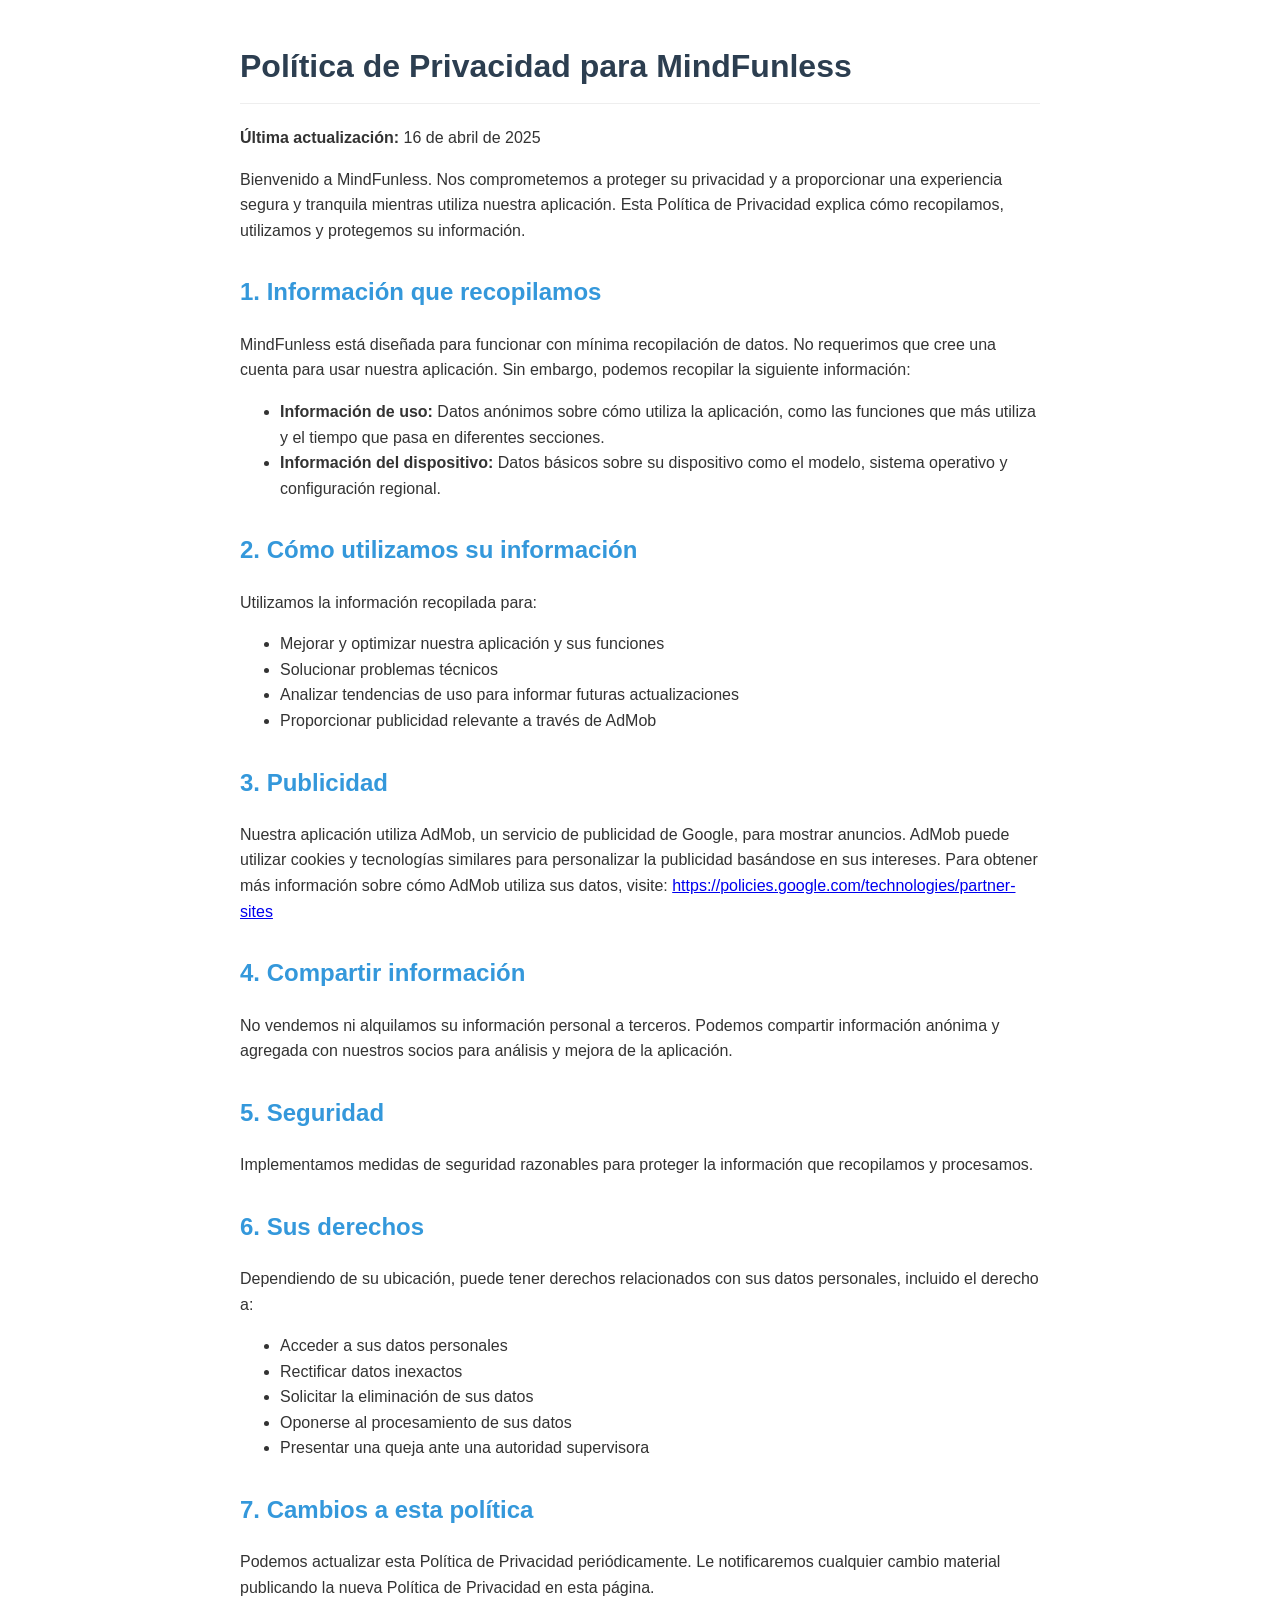
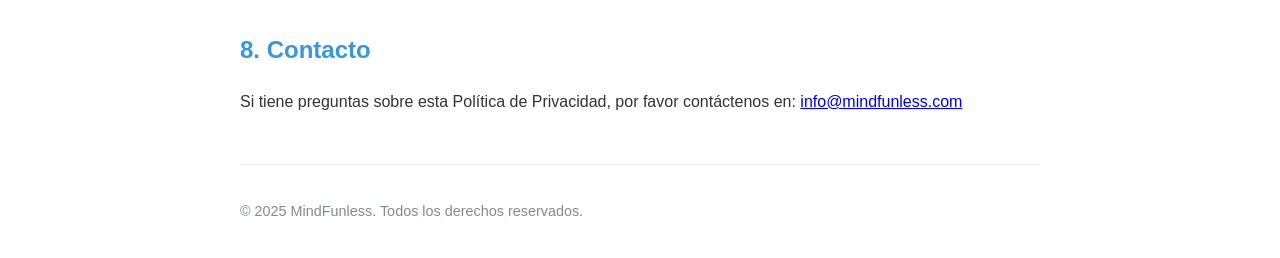
==== privacy.html @ 70e53f7f "Create privacy.html" ====
<!DOCTYPE html>
<html lang="es">
<head>
    <meta charset="UTF-8">
    <meta name="viewport" content="width=device-width, initial-scale=1.0">
    <title>Política de Privacidad - MindFunless</title>
    <style>
        body {
            font-family: Arial, sans-serif;
            line-height: 1.6;
            max-width: 800px;
            margin: 0 auto;
            padding: 20px;
            color: #333;
        }
        h1 {
            color: #2c3e50;
            border-bottom: 1px solid #eee;
            padding-bottom: 10px;
        }
        h2 {
            color: #3498db;
            margin-top: 30px;
        }
        p {
            margin-bottom: 15px;
        }
        .footer {
            margin-top: 50px;
            border-top: 1px solid #eee;
            padding-top: 20px;
            font-size: 0.9em;
            color: #7f8c8d;
        }
    </style>
</head>
<body>
    <h1>Política de Privacidad para MindFunless</h1>
    
    <p><strong>Última actualización:</strong> 16 de abril de 2025</p>
    
    <p>Bienvenido a MindFunless. Nos comprometemos a proteger su privacidad y a proporcionar una experiencia segura y tranquila mientras utiliza nuestra aplicación. Esta Política de Privacidad explica cómo recopilamos, utilizamos y protegemos su información.</p>
    
    <h2>1. Información que recopilamos</h2>
    
    <p>MindFunless está diseñada para funcionar con mínima recopilación de datos. No requerimos que cree una cuenta para usar nuestra aplicación. Sin embargo, podemos recopilar la siguiente información:</p>
    
    <ul>
        <li><strong>Información de uso:</strong> Datos anónimos sobre cómo utiliza la aplicación, como las funciones que más utiliza y el tiempo que pasa en diferentes secciones.</li>
        <li><strong>Información del dispositivo:</strong> Datos básicos sobre su dispositivo como el modelo, sistema operativo y configuración regional.</li>
    </ul>
    
    <h2>2. Cómo utilizamos su información</h2>
    
    <p>Utilizamos la información recopilada para:</p>
    
    <ul>
        <li>Mejorar y optimizar nuestra aplicación y sus funciones</li>
        <li>Solucionar problemas técnicos</li>
        <li>Analizar tendencias de uso para informar futuras actualizaciones</li>
        <li>Proporcionar publicidad relevante a través de AdMob</li>
    </ul>
    
    <h2>3. Publicidad</h2>
    
    <p>Nuestra aplicación utiliza AdMob, un servicio de publicidad de Google, para mostrar anuncios. AdMob puede utilizar cookies y tecnologías similares para personalizar la publicidad basándose en sus intereses. Para obtener más información sobre cómo AdMob utiliza sus datos, visite: <a href="https://policies.google.com/technologies/partner-sites" target="_blank">https://policies.google.com/technologies/partner-sites</a></p>
    
    <h2>4. Compartir información</h2>
    
    <p>No vendemos ni alquilamos su información personal a terceros. Podemos compartir información anónima y agregada con nuestros socios para análisis y mejora de la aplicación.</p>
    
    <h2>5. Seguridad</h2>
    
    <p>Implementamos medidas de seguridad razonables para proteger la información que recopilamos y procesamos.</p>
    
    <h2>6. Sus derechos</h2>
    
    <p>Dependiendo de su ubicación, puede tener derechos relacionados con sus datos personales, incluido el derecho a:</p>
    
    <ul>
        <li>Acceder a sus datos personales</li>
        <li>Rectificar datos inexactos</li>
        <li>Solicitar la eliminación de sus datos</li>
        <li>Oponerse al procesamiento de sus datos</li>
        <li>Presentar una queja ante una autoridad supervisora</li>
    </ul>
    
    <h2>7. Cambios a esta política</h2>
    
    <p>Podemos actualizar esta Política de Privacidad periódicamente. Le notificaremos cualquier cambio material publicando la nueva Política de Privacidad en esta página.</p>
    
    <h2>8. Contacto</h2>
    
    <p>Si tiene preguntas sobre esta Política de Privacidad, por favor contáctenos en: <a href="mailto:info@mindfunless.com">info@mindfunless.com</a></p>
    
    <div class="footer">
        <p>© 2025 MindFunless. Todos los derechos reservados.</p>
    </div>
</body>
</html>
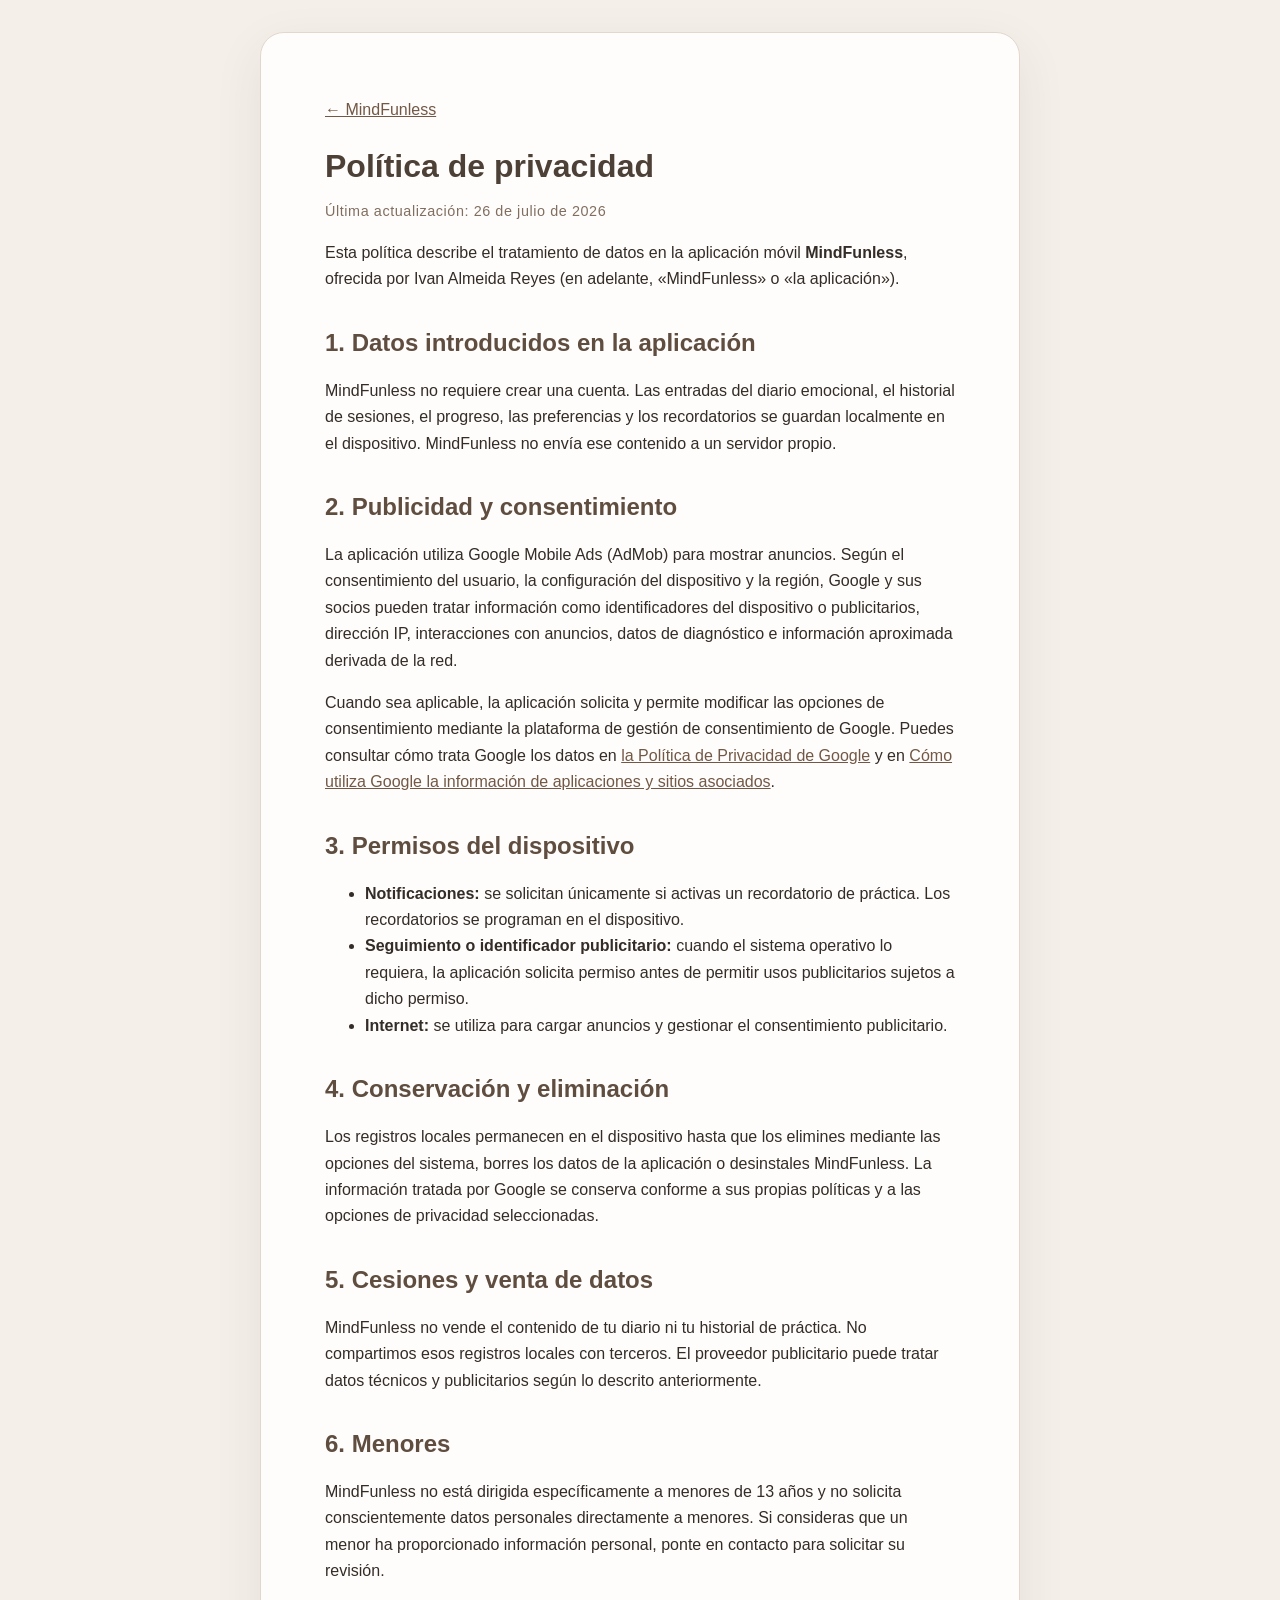
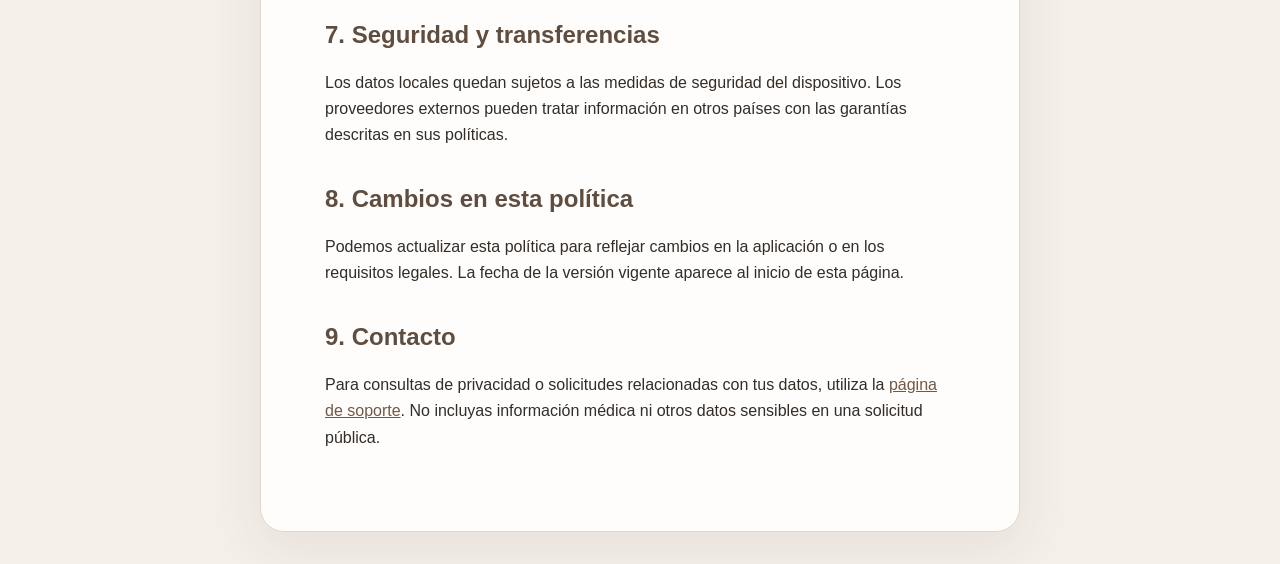
==== commit 187cf861: "Publish MindFunless privacy policy" ====
--- a/privacy.html
+++ b/privacy.html
@@ -1,100 +1,52 @@
-<!DOCTYPE html>
+<!doctype html>
 <html lang="es">
 <head>
-    <meta charset="UTF-8">
-    <meta name="viewport" content="width=device-width, initial-scale=1.0">
-    <title>Política de Privacidad - MindFunless</title>
-    <style>
-        body {
-            font-family: Arial, sans-serif;
-            line-height: 1.6;
-            max-width: 800px;
-            margin: 0 auto;
-            padding: 20px;
-            color: #333;
-        }
-        h1 {
-            color: #2c3e50;
-            border-bottom: 1px solid #eee;
-            padding-bottom: 10px;
-        }
-        h2 {
-            color: #3498db;
-            margin-top: 30px;
-        }
-        p {
-            margin-bottom: 15px;
-        }
-        .footer {
-            margin-top: 50px;
-            border-top: 1px solid #eee;
-            padding-top: 20px;
-            font-size: 0.9em;
-            color: #7f8c8d;
-        }
-    </style>
+  <meta charset="utf-8">
+  <meta name="viewport" content="width=device-width, initial-scale=1">
+  <meta name="robots" content="index,follow">
+  <meta name="description" content="Política de privacidad oficial de MindFunless.">
+  <title>Política de privacidad — MindFunless</title>
+  <link rel="stylesheet" href="styles.css">
 </head>
 <body>
-    <h1>Política de Privacidad para MindFunless</h1>
-    
-    <p><strong>Última actualización:</strong> 16 de abril de 2025</p>
-    
-    <p>Bienvenido a MindFunless. Nos comprometemos a proteger su privacidad y a proporcionar una experiencia segura y tranquila mientras utiliza nuestra aplicación. Esta Política de Privacidad explica cómo recopilamos, utilizamos y protegemos su información.</p>
-    
-    <h2>1. Información que recopilamos</h2>
-    
-    <p>MindFunless está diseñada para funcionar con mínima recopilación de datos. No requerimos que cree una cuenta para usar nuestra aplicación. Sin embargo, podemos recopilar la siguiente información:</p>
-    
+  <main class="card legal">
+    <a class="back" href="index.html">← MindFunless</a>
+    <h1>Política de privacidad</h1>
+    <p class="updated">Última actualización: 26 de julio de 2026</p>
+
+    <p>Esta política describe el tratamiento de datos en la aplicación móvil <strong>MindFunless</strong>, ofrecida por Ivan Almeida Reyes (en adelante, «MindFunless» o «la aplicación»).</p>
+
+    <h2>1. Datos introducidos en la aplicación</h2>
+    <p>MindFunless no requiere crear una cuenta. Las entradas del diario emocional, el historial de sesiones, el progreso, las preferencias y los recordatorios se guardan localmente en el dispositivo. MindFunless no envía ese contenido a un servidor propio.</p>
+
+    <h2>2. Publicidad y consentimiento</h2>
+    <p>La aplicación utiliza Google Mobile Ads (AdMob) para mostrar anuncios. Según el consentimiento del usuario, la configuración del dispositivo y la región, Google y sus socios pueden tratar información como identificadores del dispositivo o publicitarios, dirección IP, interacciones con anuncios, datos de diagnóstico e información aproximada derivada de la red.</p>
+    <p>Cuando sea aplicable, la aplicación solicita y permite modificar las opciones de consentimiento mediante la plataforma de gestión de consentimiento de Google. Puedes consultar cómo trata Google los datos en <a href="https://policies.google.com/privacy" rel="noopener noreferrer">la Política de Privacidad de Google</a> y en <a href="https://policies.google.com/technologies/partner-sites" rel="noopener noreferrer">Cómo utiliza Google la información de aplicaciones y sitios asociados</a>.</p>
+
+    <h2>3. Permisos del dispositivo</h2>
     <ul>
-        <li><strong>Información de uso:</strong> Datos anónimos sobre cómo utiliza la aplicación, como las funciones que más utiliza y el tiempo que pasa en diferentes secciones.</li>
-        <li><strong>Información del dispositivo:</strong> Datos básicos sobre su dispositivo como el modelo, sistema operativo y configuración regional.</li>
+      <li><strong>Notificaciones:</strong> se solicitan únicamente si activas un recordatorio de práctica. Los recordatorios se programan en el dispositivo.</li>
+      <li><strong>Seguimiento o identificador publicitario:</strong> cuando el sistema operativo lo requiera, la aplicación solicita permiso antes de permitir usos publicitarios sujetos a dicho permiso.</li>
+      <li><strong>Internet:</strong> se utiliza para cargar anuncios y gestionar el consentimiento publicitario.</li>
     </ul>
-    
-    <h2>2. Cómo utilizamos su información</h2>
-    
-    <p>Utilizamos la información recopilada para:</p>
-    
-    <ul>
-        <li>Mejorar y optimizar nuestra aplicación y sus funciones</li>
-        <li>Solucionar problemas técnicos</li>
-        <li>Analizar tendencias de uso para informar futuras actualizaciones</li>
-        <li>Proporcionar publicidad relevante a través de AdMob</li>
-    </ul>
-    
-    <h2>3. Publicidad</h2>
-    
-    <p>Nuestra aplicación utiliza AdMob, un servicio de publicidad de Google, para mostrar anuncios. AdMob puede utilizar cookies y tecnologías similares para personalizar la publicidad basándose en sus intereses. Para obtener más información sobre cómo AdMob utiliza sus datos, visite: <a href="https://policies.google.com/technologies/partner-sites" target="_blank">https://policies.google.com/technologies/partner-sites</a></p>
-    
-    <h2>4. Compartir información</h2>
-    
-    <p>No vendemos ni alquilamos su información personal a terceros. Podemos compartir información anónima y agregada con nuestros socios para análisis y mejora de la aplicación.</p>
-    
-    <h2>5. Seguridad</h2>
-    
-    <p>Implementamos medidas de seguridad razonables para proteger la información que recopilamos y procesamos.</p>
-    
-    <h2>6. Sus derechos</h2>
-    
-    <p>Dependiendo de su ubicación, puede tener derechos relacionados con sus datos personales, incluido el derecho a:</p>
-    
-    <ul>
-        <li>Acceder a sus datos personales</li>
-        <li>Rectificar datos inexactos</li>
-        <li>Solicitar la eliminación de sus datos</li>
-        <li>Oponerse al procesamiento de sus datos</li>
-        <li>Presentar una queja ante una autoridad supervisora</li>
-    </ul>
-    
-    <h2>7. Cambios a esta política</h2>
-    
-    <p>Podemos actualizar esta Política de Privacidad periódicamente. Le notificaremos cualquier cambio material publicando la nueva Política de Privacidad en esta página.</p>
-    
-    <h2>8. Contacto</h2>
-    
-    <p>Si tiene preguntas sobre esta Política de Privacidad, por favor contáctenos en: <a href="mailto:info@mindfunless.com">info@mindfunless.com</a></p>
-    
-    <div class="footer">
-        <p>© 2025 MindFunless. Todos los derechos reservados.</p>
-    </div>
+
+    <h2>4. Conservación y eliminación</h2>
+    <p>Los registros locales permanecen en el dispositivo hasta que los elimines mediante las opciones del sistema, borres los datos de la aplicación o desinstales MindFunless. La información tratada por Google se conserva conforme a sus propias políticas y a las opciones de privacidad seleccionadas.</p>
+
+    <h2>5. Cesiones y venta de datos</h2>
+    <p>MindFunless no vende el contenido de tu diario ni tu historial de práctica. No compartimos esos registros locales con terceros. El proveedor publicitario puede tratar datos técnicos y publicitarios según lo descrito anteriormente.</p>
+
+    <h2>6. Menores</h2>
+    <p>MindFunless no está dirigida específicamente a menores de 13 años y no solicita conscientemente datos personales directamente a menores. Si consideras que un menor ha proporcionado información personal, ponte en contacto para solicitar su revisión.</p>
+
+    <h2>7. Seguridad y transferencias</h2>
+    <p>Los datos locales quedan sujetos a las medidas de seguridad del dispositivo. Los proveedores externos pueden tratar información en otros países con las garantías descritas en sus políticas.</p>
+
+    <h2>8. Cambios en esta política</h2>
+    <p>Podemos actualizar esta política para reflejar cambios en la aplicación o en los requisitos legales. La fecha de la versión vigente aparece al inicio de esta página.</p>
+
+    <h2>9. Contacto</h2>
+    <p>Para consultas de privacidad o solicitudes relacionadas con tus datos, utiliza la <a href="support.html">página de soporte</a>. No incluyas información médica ni otros datos sensibles en una solicitud pública.</p>
+  </main>
 </body>
 </html>
--- a/styles.css
+++ b/styles.css
@@ -0,0 +1,57 @@
+:root {
+  color-scheme: light;
+  font-family: -apple-system, BlinkMacSystemFont, "Segoe UI", sans-serif;
+  color: #332c27;
+  background: #f4efe9;
+}
+
+* { box-sizing: border-box; }
+
+body {
+  margin: 0;
+  min-height: 100vh;
+  padding: 32px 16px;
+  line-height: 1.65;
+}
+
+.card {
+  width: min(760px, 100%);
+  margin: 0 auto;
+  padding: clamp(28px, 6vw, 64px);
+  background: #fffdfb;
+  border: 1px solid #e2d7cc;
+  border-radius: 24px;
+  box-shadow: 0 16px 50px rgba(74, 57, 43, .08);
+}
+
+h1 { margin: 0 0 12px; line-height: 1.2; color: #4d4036; }
+h2 { margin-top: 34px; line-height: 1.3; color: #5f4d40; }
+a { color: #725846; }
+nav { display: flex; flex-wrap: wrap; gap: 12px; margin-top: 28px; }
+
+.eyebrow, .updated {
+  color: #806e60;
+  font-size: .9rem;
+  letter-spacing: .04em;
+}
+
+.eyebrow { text-transform: uppercase; font-weight: 700; }
+.back { display: inline-block; margin-bottom: 24px; }
+
+.button {
+  display: inline-block;
+  padding: 11px 18px;
+  border-radius: 999px;
+  background: #6d5e4e;
+  color: white;
+  text-decoration: none;
+  font-weight: 650;
+}
+
+.button.secondary { background: #e9dfd5; color: #4d4036; }
+.notice { padding: 14px 16px; background: #f5eee7; border-radius: 12px; }
+
+@media (max-width: 520px) {
+  body { padding: 0; }
+  .card { min-height: 100vh; border: 0; border-radius: 0; }
+}
